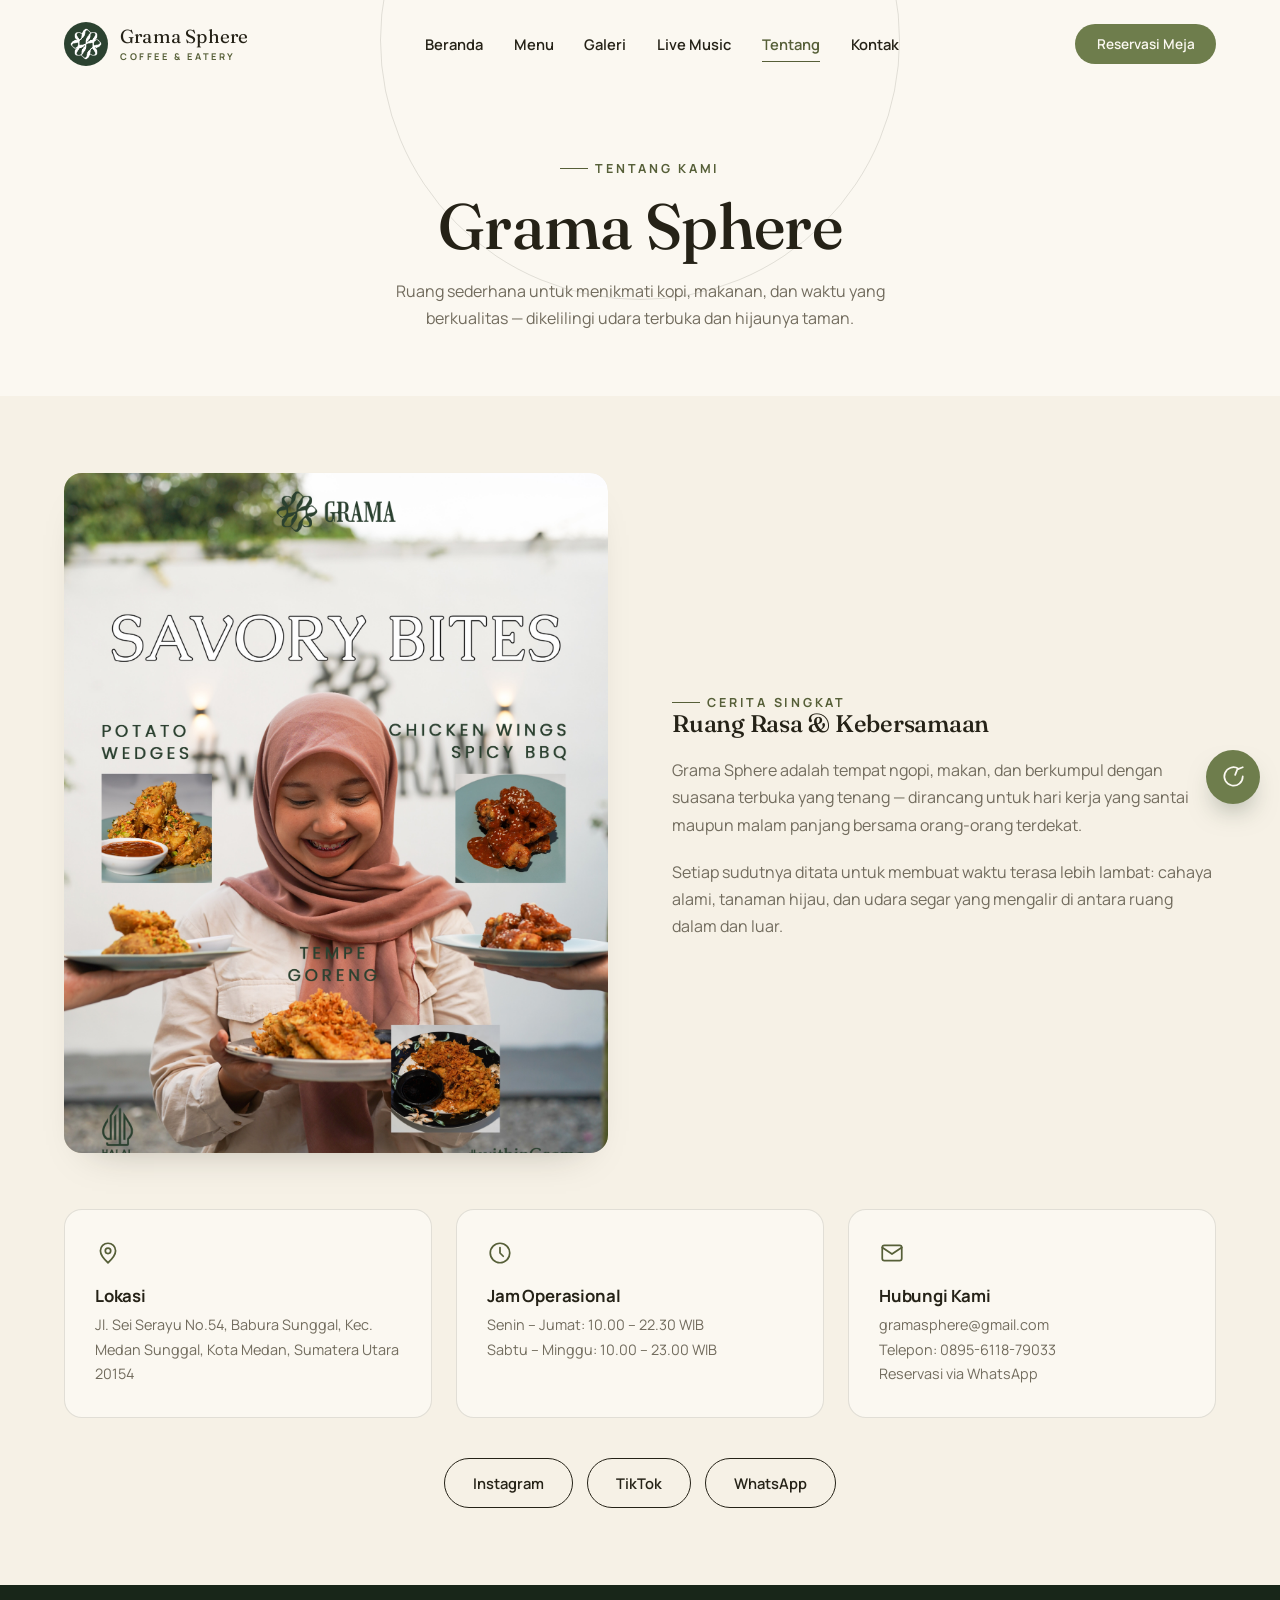
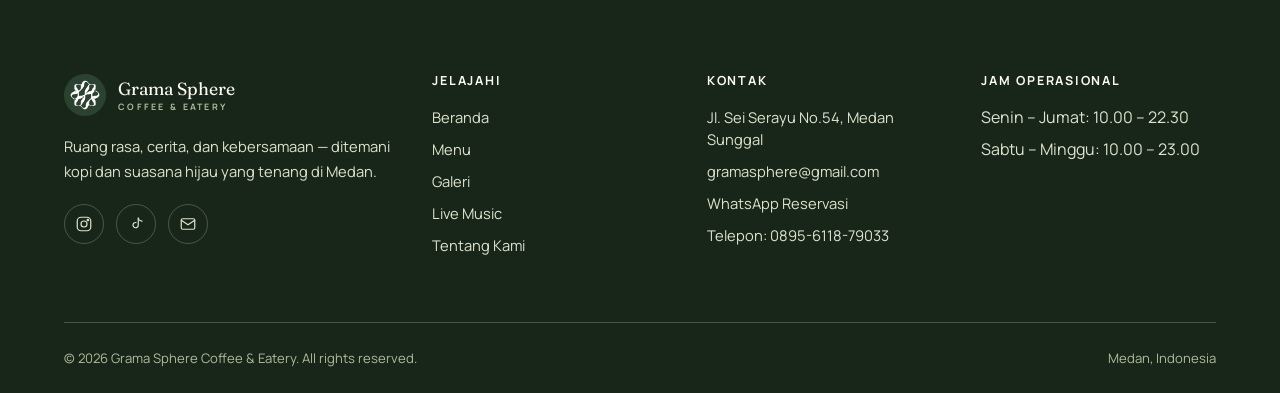
==== about.html @ 3d9e16ae "first commit" ====
<!doctype html>
<html lang="id">
<head>
<meta charset="UTF-8">
<meta name="viewport" content="width=device-width, initial-scale=1.0">
<title>Tentang Kami — Grama Sphere Coffee & Eatery</title>
<meta name="description" content="Kenali Grama Sphere Coffee & Eatery — ruang kopi, makanan, dan kebersamaan di Medan.">
<link rel="icon" href="assets/logo-gramasphere.jpg" type="image/jpeg">
<link rel="preconnect" href="https://fonts.googleapis.com">
<link rel="preconnect" href="https://fonts.gstatic.com" crossorigin>
<link href="https://fonts.googleapis.com/css2?family=Fraunces:ital,opsz,wght@0,9..144,300;0,9..144,400;0,9..144,500;0,9..144,600;1,9..144,400;1,9..144,500&family=Manrope:wght@300;400;500;600;700;800&display=swap" rel="stylesheet">
<link rel="stylesheet" href="css/style.css">
</head>
<body class="no-hero">
<a href="#main" class="skip-link">Lompat ke konten utama</a>

<header class="site-header scrolled">
  <div class="container">
    <a href="index.html" class="brand">
      <img src="assets/logo-gramasphere.jpg" alt="Logo Grama Sphere Coffee & Eatery">
      <span class="brand-name">Grama Sphere<span>COFFEE &amp; EATERY</span></span>
    </a>
    <nav class="nav-desktop" aria-label="Navigasi utama">
      <a href="index.html" class="nav-link">Beranda</a>
      <a href="menu.html" class="nav-link">Menu</a>
      <a href="gallery.html" class="nav-link">Galeri</a>
      <a href="music.html" class="nav-link">Live Music</a>
      <a href="about.html" class="nav-link active">Tentang</a>
      <a href="contact.html" class="nav-link">Kontak</a>
    </nav>
    <div class="nav-cta">
      <a href="https://wa.me/62895611879033?text=Halo%20Grama%20Sphere%2C%20saya%20ingin%20reservasi%20meja" class="btn btn-whatsapp" target="_blank" rel="noopener">Reservasi Meja</a>
    </div>
  </div>
</header>

<main id="main">
  <section class="page-intro">
    <span class="sphere-ring" aria-hidden="true"></span>
    <div class="container">
      <span class="eyebrow">Tentang Kami</span>
      <h1>Grama Sphere</h1>
      <p>Ruang sederhana untuk menikmati kopi, makanan, dan waktu yang berkualitas — dikelilingi udara terbuka dan hijaunya taman.</p>
    </div>
  </section>

  <section class="section-tight">
    <div class="container">
      <div class="about-split">
        <div class="media-card reveal">
          <img src="assets/galery/6.jpg" alt="Bangunan Grama Sphere Coffee & Eatery" loading="lazy" width="700" height="875">
        </div>
        <div class="about-copy reveal">
          <span class="eyebrow">Cerita Singkat</span>
          <h2>Ruang Rasa &amp; Kebersamaan</h2>
          <p>Grama Sphere adalah tempat ngopi, makan, dan berkumpul dengan suasana terbuka yang tenang — dirancang untuk hari kerja yang santai maupun malam panjang bersama orang-orang terdekat.</p>
          <p>Setiap sudutnya ditata untuk membuat waktu terasa lebih lambat: cahaya alami, tanaman hijau, dan udara segar yang mengalir di antara ruang dalam dan luar.</p>
        </div>
      </div>

      <div class="info-grid">
        <div class="info-card reveal">
          <svg viewBox="0 0 24 24" fill="none" stroke-width="1.6" stroke-linecap="round" stroke-linejoin="round"><path d="M12 21s-7-6.2-7-11a7 7 0 1 1 14 0c0 4.8-7 11-7 11z"/><circle cx="12" cy="10" r="2.5"/></svg>
          <h4>Lokasi</h4>
          <p>Jl. Sei Serayu No.54, Babura Sunggal, Kec. Medan Sunggal, Kota Medan, Sumatera Utara 20154</p>
        </div>
        <div class="info-card reveal">
          <svg viewBox="0 0 24 24" fill="none" stroke-width="1.6" stroke-linecap="round" stroke-linejoin="round"><circle cx="12" cy="12" r="9"/><path d="M12 7v5l3 3"/></svg>
          <h4>Jam Operasional</h4>
          <p>Senin – Jumat: 10.00 – 22.30 WIB<br>Sabtu – Minggu: 10.00 – 23.00 WIB</p>
        </div>
        <div class="info-card reveal">
          <svg viewBox="0 0 24 24" fill="none" stroke-width="1.6" stroke-linecap="round" stroke-linejoin="round"><rect x="3" y="5" width="18" height="14" rx="2"/><path d="M3 7l9 6 9-6"/></svg>
          <h4>Hubungi Kami</h4>
          <p>gramasphere@gmail.com<br>Telepon: 0895-6118-79033<br>Reservasi via WhatsApp</p>
        </div>
      </div>

      <div class="social-row reveal">
        <a href="https://www.instagram.com/gramasphere/" target="_blank" rel="noopener" class="btn btn-outline">Instagram</a>
        <a href="https://www.tiktok.com/@grama.sphere" target="_blank" rel="noopener" class="btn btn-outline">TikTok</a>
        <a href="https://wa.me/62895611879033" target="_blank" rel="noopener" class="btn btn-outline">WhatsApp</a>
      </div>
    </div>
  </section>
</main>

<footer class="site-footer">
  <div class="container">
    <div class="footer-grid">
      <div>
        <div class="footer-brand">
          <img src="assets/logo-gramasphere.jpg" alt="Logo Grama Sphere">
          <span class="footer-brand-name">Grama Sphere<span>COFFEE &amp; EATERY</span></span>
        </div>
        <p>Ruang rasa, cerita, dan kebersamaan — ditemani kopi dan suasana hijau yang tenang di Medan.</p>
        <div class="footer-social">
          <a href="https://www.instagram.com/gramasphere/" target="_blank" rel="noopener" aria-label="Instagram"><svg viewBox="0 0 24 24" fill="none" stroke-width="1.6"><rect x="3" y="3" width="18" height="18" rx="5"/><circle cx="12" cy="12" r="4"/><circle cx="17.2" cy="6.8" r="1"/></svg></a>
          <a href="https://www.tiktok.com/@grama.sphere" target="_blank" rel="noopener" aria-label="TikTok"><svg viewBox="0 0 24 24" fill="none" stroke-width="1.6" stroke-linecap="round" stroke-linejoin="round"><path d="M15 4v9.5a3.5 3.5 0 1 1-3-3.46"/><path d="M15 4c.5 2.5 2 4 5 4.2"/></svg></a>
          <a href="mailto:gramasphere@gmail.com" aria-label="Email"><svg viewBox="0 0 24 24" fill="none" stroke-width="1.6" stroke-linecap="round" stroke-linejoin="round"><rect x="3" y="5" width="18" height="14" rx="2"/><path d="M3 7l9 6 9-6"/></svg></a>
        </div>
      </div>
      <div class="footer-col">
        <h4>Jelajahi</h4>
        <ul>
          <li><a href="index.html">Beranda</a></li>
          <li><a href="menu.html">Menu</a></li>
          <li><a href="gallery.html">Galeri</a></li>
          <li><a href="music.html">Live Music</a></li>
          <li><a href="about.html">Tentang Kami</a></li>
        </ul>
      </div>
      <div class="footer-col">
        <h4>Kontak</h4>
        <ul>
          <li><a href="https://www.google.com/maps?q=GRAMA+SPHERE+COFFEE,+Jl.+Sei+Serayu+No.54,+Babura+Sunggal,+Kec.+Medan+Sunggal,+Kota+Medan,+Sumatera+Utara+20154&ftid=0x30312f76e06e2597:0x356244aba636da60" target="_blank" rel="noopener">Jl. Sei Serayu No.54, Medan Sunggal</a></li>
          <li><a href="mailto:gramasphere@gmail.com">gramasphere@gmail.com</a></li>
          <li><a href="https://wa.me/62895611879033" target="_blank" rel="noopener">WhatsApp Reservasi</a></li>
          <li><a href="tel:+62895611879033">Telepon: 0895-6118-79033</a></li>
        </ul>
      </div>
      <div class="footer-col">
        <h4>Jam Operasional</h4>
        <ul>
          <li>Senin – Jumat: 10.00 – 22.30</li>
          <li>Sabtu – Minggu: 10.00 – 23.00</li>
        </ul>
      </div>
    </div>
    <div class="footer-bottom">
      <span>&copy; <span data-year></span> Grama Sphere Coffee &amp; Eatery. All rights reserved.</span>
      <span>Medan, Indonesia</span>
    </div>
  </div>
</footer>

<a class="wa-float" href="https://wa.me/62895611879033?text=Halo%20Grama%20Sphere%2C%20saya%20ingin%20reservasi%20meja" target="_blank" rel="noopener" aria-label="Chat WhatsApp">
  <svg viewBox="0 0 24 24" fill="none" stroke-width="1.6" stroke-linecap="round" stroke-linejoin="round"><path d="M21 11.5a8.5 8.5 0 1 1-4-7.2"/><path d="M21 3l-5 2-2 5"/></svg>
</a>

<nav class="bottom-nav" aria-label="Navigasi mobile">
  <ul>
    <li><a href="index.html"><svg viewBox="0 0 24 24" fill="none" stroke-width="1.6" stroke-linecap="round" stroke-linejoin="round"><path d="M4 11.5 12 4l8 7.5"/><path d="M6 10v9h12v-9"/></svg>Beranda</a></li>
    <li><a href="menu.html"><svg viewBox="0 0 24 24" fill="none" stroke-width="1.6" stroke-linecap="round" stroke-linejoin="round"><path d="M6 3v6M9 3v6M6 9c0 3-1 4-1 4v8h4v-8s-1-1-1-4M15 3v18M15 3c3 0 5 2 5 5s-2 4-5 4"/></svg>Menu</a></li>
    <li><a href="gallery.html"><svg viewBox="0 0 24 24" fill="none" stroke-width="1.6" stroke-linecap="round" stroke-linejoin="round"><rect x="3" y="4" width="18" height="16" rx="2"/><circle cx="9" cy="10" r="2"/><path d="M21 16l-5-5-4 4-3-3-6 6"/></svg>Galeri</a></li>
    <li><a href="music.html"><svg viewBox="0 0 24 24" fill="none" stroke-width="1.6" stroke-linecap="round" stroke-linejoin="round"><path d="M9 18V5l10-2v13"/><circle cx="6" cy="18" r="3"/><circle cx="16" cy="16" r="3"/></svg>Music</a></li>
    <li><a href="about.html" class="active"><svg viewBox="0 0 24 24" fill="none" stroke-width="1.6" stroke-linecap="round" stroke-linejoin="round"><circle cx="12" cy="12" r="9"/><path d="M12 8h.01M11 12h1v5h1"/></svg>Tentang</a></li>
  </ul>
</nav>

<script src="js/main.js"></script>
</body>
</html>
---- css/style.css ----
/* ==========================================================================
   GRAMA SPHERE COFFEE & EATERY
   Editorial hospitality design system
   Palette: forest / olive / sage / cream / beige — no black, no saturation
   Type: Fraunces (display serif) + Manrope (body sans)
   ========================================================================== */

:root{
  /* Colors */
  --forest:#223626;
  --forest-deep:#182619;
  --olive:#6E7D4C;
  --olive-dark:#565F38;
  --sage:#AEBB9A;
  --sage-light:#DDE3CD;
  --cream:#F6F1E6;
  --warm-white:#FBF8F1;
  --beige:#E8DFC9;
  --ink:#252217;
  --stone:#726C5E;
  --line: rgba(37,34,23,0.12);
  --line-light: rgba(251,248,241,0.22);

  /* Type */
  --font-display: 'Fraunces', serif;
  --font-body: 'Manrope', sans-serif;

  /* Layout */
  --container: 1320px;
  --radius-lg: 28px;
  --radius-md: 18px;
  --radius-sm: 10px;
  --nav-h: 88px;

  /* Motion */
  --ease: cubic-bezier(.22,.61,.36,1);
  --dur: .6s;
}

*,*::before,*::after{ box-sizing:border-box; }
html{ scroll-behavior:smooth; }
@media (prefers-reduced-motion: reduce){
  html{ scroll-behavior:auto; }
  *,*::before,*::after{ animation-duration:.001ms !important; animation-iteration-count:1 !important; transition-duration:.001ms !important; scroll-behavior:auto !important; }
}

body{
  margin:0;
  font-family:var(--font-body);
  background:var(--cream);
  color:var(--ink);
  -webkit-font-smoothing:antialiased;
  text-rendering:optimizeLegibility;
  overflow-x:hidden;
}

img,video{ max-width:100%; display:block; }
a{ color:inherit; text-decoration:none; }
ul{ margin:0; padding:0; list-style:none; }
button{ font-family:inherit; cursor:pointer; }
::selection{ background:var(--olive); color:var(--warm-white); }

a:focus-visible, button:focus-visible, input:focus-visible, textarea:focus-visible{
  outline:2px solid var(--olive);
  outline-offset:3px;
  border-radius:4px;
}

/* ----- Typography ----- */
h1,h2,h3,h4{
  font-family:var(--font-display);
  font-weight:500;
  color:var(--ink);
  line-height:1.08;
  margin:0;
  letter-spacing:-0.01em;
}
.eyebrow{
  font-family:var(--font-body);
  font-size:.78rem;
  font-weight:700;
  letter-spacing:.22em;
  text-transform:uppercase;
  color:var(--olive-dark);
  display:inline-flex;
  align-items:center;
  gap:.6em;
}
.eyebrow::before{
  content:'';
  width:28px; height:1px;
  background:var(--olive-dark);
  display:inline-block;
}
.on-dark.eyebrow{ color:var(--sage); }
.on-dark.eyebrow::before{ background:var(--sage); }
p{ margin:0; color:var(--stone); line-height:1.7; font-weight:400; }
.lead{ font-size:1.15rem; line-height:1.75; max-width:56ch; }

/* ----- Layout ----- */
.container{ max-width:var(--container); margin:0 auto; padding:0 clamp(20px,5vw,64px); }
.section{ padding:clamp(64px,9vw,140px) 0; position:relative; }
.section-tight{ padding:clamp(40px,6vw,88px) 0; }
.section-header{
  display:flex; align-items:flex-end; justify-content:space-between; gap:32px;
  margin-bottom:clamp(36px,4vw,64px); flex-wrap:wrap;
}
.section-header h2{ font-size:clamp(2rem,3.6vw,2.9rem); margin-top:.5rem; }
.section-link{
  font-size:.95rem; font-weight:600; color:var(--forest);
  border-bottom:1px solid var(--olive); padding-bottom:2px;
  white-space:nowrap;
  transition:color .3s var(--ease), border-color .3s var(--ease);
}
.section-link:hover{ color:var(--olive-dark); border-color:var(--olive-dark); }
.bg-warm{ background:var(--warm-white); }
.bg-forest{ background:var(--forest); color:var(--warm-white); }
.bg-forest p{ color:var(--sage-light); }
.bg-forest h1,.bg-forest h2,.bg-forest h3{ color:var(--warm-white); }

/* ----- Buttons ----- */
.btn{
  display:inline-flex; align-items:center; justify-content:center; gap:.5em;
  padding:.95em 1.9em; border-radius:999px; font-size:.92rem; font-weight:600;
  border:1px solid transparent; transition:transform .35s var(--ease), background .35s var(--ease), color .35s var(--ease), border-color .35s var(--ease), box-shadow .35s var(--ease);
  white-space:nowrap;
}
.btn-primary{ background:var(--forest); color:var(--warm-white); }
.btn-primary:hover{ background:var(--olive-dark); transform:translateY(-2px); box-shadow:0 12px 24px -10px rgba(34,54,38,.45); }
.btn-outline{ background:transparent; color:var(--ink); border-color:var(--ink); }
.btn-outline.on-dark{ color:var(--warm-white); border-color:var(--line-light); }
.btn-outline:hover{ background:var(--ink); color:var(--warm-white); transform:translateY(-2px); }
.btn-outline.on-dark:hover{ background:var(--warm-white); color:var(--forest); }
.btn-whatsapp{ background:var(--olive); color:var(--warm-white); }
.btn-whatsapp:hover{ background:var(--olive-dark); transform:translateY(-2px); box-shadow:0 12px 24px -10px rgba(110,125,76,.5); }
.btn-sm{ padding:.7em 1.4em; font-size:.82rem; }

/* ----- Sphere ring signature (brand motif, used sparingly) ----- */
.sphere-ring{
  position:absolute; border-radius:50%; border:1px solid var(--line);
  pointer-events:none; z-index:0;
}
.sphere-ring.on-dark{ border-color:var(--line-light); }

/* ----- Header / Navigation ----- */
.site-header{
  position:fixed; top:0; left:0; right:0; z-index:100;
  padding:22px 0;
  transition:padding .4s var(--ease), background .4s var(--ease), box-shadow .4s var(--ease), backdrop-filter .4s var(--ease);
}
.site-header .container{ display:flex; align-items:center; justify-content:space-between; gap:24px; }
.site-header.scrolled{
  padding:12px 0;
  background:rgba(246,241,230,.82);
  backdrop-filter:blur(14px) saturate(1.2);
  -webkit-backdrop-filter:blur(14px) saturate(1.2);
  box-shadow:0 8px 30px -18px rgba(37,34,23,.25);
  border-bottom:1px solid var(--line);
}
.brand{ display:flex; align-items:center; gap:12px; }
.brand img{ height:44px; width:44px; border-radius:50%; object-fit:cover; }
.brand-name{ font-family:var(--font-display); font-size:1.18rem; letter-spacing:.01em; color:var(--ink); }
.brand-name span{ display:block; font-family:var(--font-body); font-size:.58rem; letter-spacing:.28em; font-weight:700; color:var(--olive-dark); margin-top:2px; }
.site-header:not(.scrolled) .brand-name,
.site-header:not(.scrolled) .brand-name span{ color:var(--warm-white); }
.site-header:not(.scrolled) .brand-name span{ color:var(--sage-light); }
body.no-hero .site-header:not(.scrolled) .brand-name,
body.no-hero .site-header:not(.scrolled) .brand-name span{ color:var(--ink); }
body.no-hero .site-header:not(.scrolled) .brand-name span{ color:var(--olive-dark); }

.nav-desktop{ display:flex; align-items:center; gap:clamp(18px,2.4vw,38px); }
.nav-link{
  font-size:.92rem; font-weight:600; padding:8px 0; position:relative;
  color:var(--warm-white);
  transition:color .3s var(--ease);
}
body.no-hero .nav-link{ color:var(--ink); }
.site-header.scrolled .nav-link{ color:var(--ink); }
.nav-link::after{
  content:''; position:absolute; left:0; right:100%; bottom:0; height:1px; background:var(--olive-dark);
  transition:right .35s var(--ease);
}
.nav-link:hover::after, .nav-link.active::after{ right:0; }
.nav-link.active{ color:var(--olive-dark) !important; }
.nav-cta{ display:flex; align-items:center; gap:14px; }
.nav-cta .btn{ padding:.7em 1.5em; font-size:.85rem; }

.nav-toggle{ display:none; }

/* Mobile bottom navigation */
.bottom-nav{
  display:none;
  position:fixed; bottom:0; left:0; right:0; z-index:100;
  background:rgba(251,248,241,.96);
  backdrop-filter:blur(14px);
  border-top:1px solid var(--line);
  padding:8px 4px calc(8px + env(safe-area-inset-bottom));
  box-shadow:0 -8px 24px -18px rgba(37,34,23,.3);
}
.bottom-nav ul{ display:flex; justify-content:space-between; }
.bottom-nav li{ flex:1; }
.bottom-nav a{
  display:flex; flex-direction:column; align-items:center; gap:4px;
  font-size:.64rem; font-weight:700; letter-spacing:.02em; color:var(--stone);
  padding:6px 2px; border-radius:14px; transition:color .3s var(--ease), background .3s var(--ease);
}
.bottom-nav svg{ width:22px; height:22px; stroke:var(--stone); transition:stroke .3s var(--ease); }
.bottom-nav a.active{ color:var(--olive-dark); }
.bottom-nav a.active svg{ stroke:var(--olive-dark); }
.bottom-nav a.active{ background:var(--sage-light); }

/* Floating WhatsApp button (mobile-friendly, all pages) */
.wa-float{
  position:fixed; right:20px; bottom:96px; z-index:99;
  width:54px; height:54px; border-radius:50%; background:var(--olive);
  display:flex; align-items:center; justify-content:center;
  box-shadow:0 14px 28px -12px rgba(34,54,38,.55);
  transition:transform .3s var(--ease), background .3s var(--ease);
}
.wa-float:hover{ transform:scale(1.08); background:var(--olive-dark); }
.wa-float svg{ width:26px; height:26px; stroke:var(--warm-white); }

/* ----- Hero (Home) ----- */
.hero{
  position:relative; height:100svh; min-height:560px; overflow:hidden;
  display:flex; align-items:flex-end;
  background:var(--forest);
}
.hero-media{ position:absolute; inset:0; width:100%; height:100%; object-fit:cover; }
.hero-overlay{
  position:absolute; inset:0;
  background:linear-gradient(0deg, rgba(24,38,25,.72) 0%, rgba(24,38,25,.35) 46%, rgba(24,38,25,.42) 100%);
}
.hero-content{
  position:relative; z-index:2; width:100%;
  padding:0 clamp(20px,5vw,64px) clamp(56px,8vw,96px);
  color:var(--warm-white);
}
.hero-hours{
  position:absolute; top:clamp(96px,12vw,140px); right:clamp(20px,5vw,64px); z-index:2;
  display:flex; align-items:center; gap:10px;
  background:rgba(251,248,241,.14); border:1px solid var(--line-light);
  padding:10px 18px; border-radius:999px; font-size:.78rem; color:var(--warm-white);
  backdrop-filter:blur(6px);
}
.hero-hours svg{ width:16px; height:16px; stroke:var(--sage-light); }
.hero-title{
  font-size:clamp(2.6rem,6.2vw,5.2rem); color:var(--warm-white); max-width:14ch;
}
.hero-title em{ font-style:italic; color:var(--sage-light); }
.hero-sub{ margin-top:22px; font-size:1.08rem; color:var(--sage-light); max-width:44ch; line-height:1.75; }
.hero-actions{ display:flex; flex-wrap:wrap; gap:14px; margin-top:36px; }
.hero-scroll-cue{
  position:absolute; left:50%; bottom:28px; transform:translateX(-50%); z-index:2;
  width:26px; height:42px; border:1px solid var(--line-light); border-radius:20px;
  display:flex; justify-content:center; padding-top:8px;
}
.hero-scroll-cue::after{
  content:''; width:4px; height:8px; border-radius:2px; background:var(--warm-white);
  animation:scrollCue 1.8s var(--ease) infinite;
}
@keyframes scrollCue{ 0%{ opacity:1; transform:translateY(0);} 70%{opacity:0; transform:translateY(10px);} 100%{opacity:0;} }

/* ----- Page intro banner (inner pages) ----- */
.page-intro{
  position:relative; padding:calc(var(--nav-h) + 64px) 0 64px; background:var(--warm-white);
  overflow:hidden; text-align:center;
}
.page-intro .container{ position:relative; z-index:1; }
.page-intro h1{ font-size:clamp(2.4rem,5vw,4rem); margin-top:14px; }
.page-intro p{ max-width:52ch; margin:18px auto 0; }
.page-intro .sphere-ring{ width:520px; height:520px; top:-220px; left:50%; transform:translateX(-50%); }

/* ----- Feature strip (Home) ----- */
.feature-strip{ display:grid; grid-template-columns:repeat(4,1fr); gap:28px; }
.feature-item{ text-align:left; display:flex; flex-direction:column; gap:16px; }
.feature-icon{
  width:56px; height:56px; border-radius:50%; background:var(--warm-white);
  border:1px solid var(--line); display:flex; align-items:center; justify-content:center;
}
.feature-icon svg{ width:26px; height:26px; stroke:var(--olive-dark); }
.feature-item h3{ font-size:1.15rem; font-weight:600; font-family:var(--font-body); }
.feature-item p{ font-size:.92rem; }

/* ----- Media cards / grids ----- */
.media-card{
  position:relative; border-radius:var(--radius-md); overflow:hidden;
  background:var(--beige); box-shadow:0 20px 40px -28px rgba(37,34,23,.35);
}
.media-card img{ width:100%; height:100%; object-fit:cover; transition:transform .8s var(--ease); }
.media-card:hover img{ transform:scale(1.06); }
.media-card.ratio-4-5{ aspect-ratio:4/5; }
.media-card.ratio-1-1{ aspect-ratio:1/1; }
.media-card.ratio-16-10{ aspect-ratio:16/10; }
.media-card.ratio-3-4{ aspect-ratio:3/4; }
.media-card button.expand{ position:absolute; inset:0; width:100%; height:100%; border:0; background:transparent; }

.feature-grid{ display:grid; grid-template-columns:repeat(4,1fr); gap:22px; }

/* ----- Reservation / CTA banner ----- */
.cta-banner{
  position:relative; border-radius:var(--radius-lg); overflow:hidden; isolation:isolate;
  padding:clamp(48px,8vw,96px) clamp(28px,6vw,80px); color:var(--warm-white);
  min-height:340px; display:flex; align-items:center;
}
.cta-banner img{ position:absolute; inset:0; width:100%; height:100%; object-fit:cover; z-index:-2; }
.cta-banner::after{ content:''; position:absolute; inset:0; background:linear-gradient(100deg, rgba(24,38,25,.92) 20%, rgba(24,38,25,.55) 75%); z-index:-1; }
.cta-banner-inner{ max-width:520px; }
.cta-banner h2{ color:var(--warm-white); font-size:clamp(1.9rem,3.4vw,2.6rem); margin-top:14px; }
.cta-banner p{ color:var(--sage-light); margin-top:16px; }
.cta-banner .btn{ margin-top:30px; }

/* ----- Masonry gallery (CSS Grid + JS row-span: reliable across all browsers,
   unlike column-count which can miscalculate and collapse columns) ----- */
.masonry{
  display:grid;
  grid-template-columns:repeat(4,1fr);
  grid-auto-rows:1px;
  gap:20px;
}
.masonry .media-card{ width:100%; overflow:hidden; }
.masonry .media-card img{ width:100%; height:100%; object-fit:cover; }

/* ----- Timeline (Live Music) ----- */
.timeline{ display:flex; flex-direction:column; gap:0; max-width:920px; margin:0 auto; }
.timeline-item{
  display:grid; grid-template-columns:220px 1fr; gap:36px; align-items:center;
  padding:36px 0; border-bottom:1px solid var(--line);
}
.timeline-item:first-child{ padding-top:0; }
.timeline-photo{ border-radius:var(--radius-md); overflow:hidden; aspect-ratio:4/3; box-shadow:0 20px 40px -28px rgba(37,34,23,.35); }
.timeline-photo img{ width:100%; height:100%; object-fit:cover; }
.timeline-tag{ font-size:.75rem; font-weight:700; letter-spacing:.14em; text-transform:uppercase; color:var(--olive-dark); }
.timeline-item h3{ font-size:1.5rem; margin-top:10px; }
.timeline-item p{ margin-top:10px; }

/* ----- Instagram CTA ----- */
.instagram-cta{ text-align:center; }
.instagram-grid{ display:grid; grid-template-columns:repeat(6,1fr); gap:14px; margin-top:44px; }
.instagram-grid .media-card{ border-radius:var(--radius-sm); }
.instagram-handle{ font-size:1.4rem; font-family:var(--font-display); margin-top:8px; }

/* ----- Map preview (Home) ----- */
.map-preview{ display:grid; grid-template-columns:1fr 1fr; gap:0; border-radius:var(--radius-lg); overflow:hidden; box-shadow:0 30px 60px -34px rgba(37,34,23,.4); }
.map-preview-media{ position:relative; min-height:340px; }
.map-preview-media img{ width:100%; height:100%; object-fit:cover; position:absolute; inset:0; }
.map-preview-info{ background:var(--forest); color:var(--warm-white); padding:clamp(32px,4vw,56px); display:flex; flex-direction:column; justify-content:center; gap:18px; }
.map-preview-info h3{ color:var(--warm-white); font-size:1.7rem; }
.map-preview-info address{ font-style:normal; color:var(--sage-light); line-height:1.8; }
.map-preview-info .btn{ align-self:flex-start; margin-top:6px; }

/* ----- Footer ----- */
.site-footer{ background:var(--forest-deep); color:var(--sage-light); padding:clamp(56px,7vw,96px) 0 0; }
.footer-grid{ display:grid; grid-template-columns:1.4fr 1fr 1fr 1fr; gap:40px; padding-bottom:56px; border-bottom:1px solid var(--line-light); }
.footer-brand{ display:flex; align-items:center; gap:12px; margin-bottom:18px; }
.footer-brand img{ height:42px; width:42px; border-radius:50%; object-fit:cover; }
.footer-brand-name{ font-family:var(--font-display); color:var(--warm-white); font-size:1.1rem; }
.footer-brand-name span{ display:block; font-family:var(--font-body); font-size:.55rem; letter-spacing:.26em; font-weight:700; color:var(--sage); margin-top:2px; }
.site-footer p{ color:var(--sage-light); font-size:.92rem; }
.footer-col h4{ font-family:var(--font-body); font-size:.78rem; letter-spacing:.14em; text-transform:uppercase; color:var(--warm-white); font-weight:700; margin-bottom:18px; }
.footer-col li{ margin-bottom:10px; }
.footer-col a{ font-size:.92rem; color:var(--sage-light); transition:color .3s var(--ease); }
.footer-col a:hover{ color:var(--warm-white); }
.footer-social{ display:flex; gap:12px; margin-top:20px; }
.footer-social a{
  width:40px; height:40px; border-radius:50%; border:1px solid var(--line-light);
  display:flex; align-items:center; justify-content:center; transition:background .3s var(--ease), border-color .3s var(--ease);
}
.footer-social svg{ width:18px; height:18px; stroke:var(--sage-light); }
.footer-social a:hover{ background:var(--olive); border-color:var(--olive); }
.footer-bottom{ display:flex; justify-content:space-between; align-items:center; padding:26px 0 calc(26px + 70px); font-size:.82rem; color:var(--sage); flex-wrap:wrap; gap:10px; }
@media (min-width:769px){ .footer-bottom{ padding-bottom:26px; } }

/* ----- Lightbox ----- */
.lightbox{
  position:fixed; inset:0; z-index:1000; background:rgba(24,38,25,.94);
  display:flex; align-items:center; justify-content:center;
  opacity:0; visibility:hidden; transition:opacity .35s var(--ease);
  backdrop-filter:blur(6px);
}
.lightbox.is-open{ opacity:1; visibility:visible; }
.lightbox-frame{ position:relative; max-width:min(90vw,1100px); max-height:86vh; }
.lightbox-frame img{ max-width:100%; max-height:86vh; border-radius:12px; object-fit:contain; box-shadow:0 30px 80px -20px rgba(0,0,0,.6); }
.lightbox-close, .lightbox-prev, .lightbox-next{
  position:fixed; background:rgba(251,248,241,.12); border:1px solid var(--line-light); border-radius:50%;
  width:48px; height:48px; display:flex; align-items:center; justify-content:center; transition:background .3s var(--ease);
}
.lightbox-close:hover, .lightbox-prev:hover, .lightbox-next:hover{ background:rgba(251,248,241,.24); }
.lightbox-close svg, .lightbox-prev svg, .lightbox-next svg{ width:20px; height:20px; stroke:var(--warm-white); }
.lightbox-close{ top:24px; right:24px; }
.lightbox-prev{ left:24px; top:50%; transform:translateY(-50%); }
.lightbox-next{ right:24px; top:50%; transform:translateY(-50%); }
.lightbox-counter{ position:fixed; bottom:24px; left:50%; transform:translateX(-50%); color:var(--sage-light); font-size:.82rem; letter-spacing:.05em; }

/* ----- Menu page ----- */
.filter-tabs{ display:flex; gap:12px; justify-content:center; flex-wrap:wrap; margin-bottom:48px; }
.filter-btn{
  background:var(--warm-white); border:1px solid var(--line); color:var(--stone);
  padding:.7em 1.6em; border-radius:999px; font-size:.86rem; font-weight:600;
  transition:all .3s var(--ease);
}
.filter-btn.active, .filter-btn:hover{ background:var(--forest); color:var(--warm-white); border-color:var(--forest); }
.menu-grid{ display:grid; grid-template-columns:repeat(4,1fr); gap:22px; }
.menu-card{ transition:opacity .4s var(--ease), transform .4s var(--ease); }
.menu-card.is-hidden{ display:none; }

/* ----- About page ----- */
.about-split{ display:grid; grid-template-columns:1fr 1fr; gap:64px; align-items:center; }
.about-split .media-card{ aspect-ratio:4/5; }
.about-copy p{ margin-top:20px; }
.info-grid{ display:grid; grid-template-columns:repeat(3,1fr); gap:24px; margin-top:56px; }
.info-card{ background:var(--warm-white); border:1px solid var(--line); border-radius:var(--radius-md); padding:30px; }
.info-card svg{ width:26px; height:26px; stroke:var(--olive-dark); margin-bottom:16px; }
.info-card h4{ font-size:1.05rem; font-weight:700; font-family:var(--font-body); margin-bottom:8px; }
.info-card p{ font-size:.9rem; }
.social-row{ display:flex; gap:14px; margin-top:40px; justify-content:center; }

/* ----- Contact page ----- */
.contact-grid{ display:grid; grid-template-columns:1.3fr 1fr; gap:40px; align-items:stretch; }
.contact-map{ border-radius:var(--radius-lg); overflow:hidden; min-height:460px; box-shadow:0 30px 60px -34px rgba(37,34,23,.4); border:1px solid var(--line); }
.contact-map iframe{ width:100%; height:100%; min-height:460px; border:0; }
.contact-card{ background:var(--forest); color:var(--warm-white); border-radius:var(--radius-lg); padding:clamp(30px,3vw,48px); display:flex; flex-direction:column; gap:26px; }
.contact-card h3{ color:var(--warm-white); font-size:1.5rem; }
.contact-row{ display:flex; align-items:flex-start; gap:16px; }
.contact-row svg{ width:22px; height:22px; stroke:var(--sage-light); flex-shrink:0; margin-top:2px; }
.contact-row a, .contact-row address{ font-style:normal; font-size:.95rem; color:var(--sage-light); line-height:1.6; }
.contact-buttons{ display:flex; flex-direction:column; gap:12px; margin-top:auto; }
.contact-buttons .btn{ width:100%; }

/* ----- Reveal animation ----- */
.reveal{ opacity:0; transform:translateY(28px); transition:opacity .8s var(--ease), transform .8s var(--ease); }
.reveal.is-visible{ opacity:1; transform:translateY(0); }

/* ----- Skip link ----- */
.skip-link{
  position:fixed; top:-60px; left:16px; z-index:1100; background:var(--forest); color:var(--warm-white);
  padding:12px 20px; border-radius:8px; transition:top .3s var(--ease);
}
.skip-link:focus{ top:16px; }

/* ==========================================================================
   Responsive
   ========================================================================== */
@media (max-width:1080px){
  .feature-strip{ grid-template-columns:repeat(2,1fr); gap:32px 24px; }
  .feature-grid{ grid-template-columns:repeat(2,1fr); }
  .masonry{ grid-template-columns:repeat(3,1fr); }
  .instagram-grid{ grid-template-columns:repeat(4,1fr); }
  .about-split{ grid-template-columns:1fr; gap:36px; }
  .about-split .media-card{ aspect-ratio:16/10; }
  .contact-grid{ grid-template-columns:1fr; }
  .contact-map, .contact-map iframe{ min-height:360px; }
  .menu-grid{ grid-template-columns:repeat(3,1fr); }
  .footer-grid{ grid-template-columns:1fr 1fr; gap:36px 24px; }
}

@media (max-width:860px){
  .map-preview{ grid-template-columns:1fr; }
  .map-preview-media{ min-height:260px; }
  .timeline-item{ grid-template-columns:1fr; gap:18px; }
  .timeline-photo{ aspect-ratio:16/10; }
}

@media (max-width:768px){
  :root{ --nav-h:0px; }
  .nav-desktop, .site-header .nav-cta{ display:none; }
  .site-header{ padding:16px 0; }
  .site-header.scrolled{ padding:12px 0; }
  .bottom-nav{ display:block; }
  body{ padding-bottom:78px; }
  .hero-hours{ top:88px; bottom:auto; left:20px; right:20px; justify-content:center; }
  .hero-actions{ flex-direction:column; }
  .hero-actions .btn{ width:100%; }
  .feature-strip{ grid-template-columns:1fr; }
  .feature-grid{ grid-template-columns:repeat(2,1fr); gap:14px; }
  .masonry{ grid-template-columns:repeat(2,1fr); gap:14px; }
  .instagram-grid{ grid-template-columns:repeat(3,1fr); gap:10px; }
  .menu-grid{ grid-template-columns:repeat(2,1fr); gap:14px; }
  .info-grid{ grid-template-columns:1fr; }
  .footer-grid{ grid-template-columns:1fr; gap:32px; }
  .cta-banner{ text-align:left; }
  .section-header{ flex-direction:column; align-items:flex-start; }
  .wa-float{ bottom:96px; }
  .lightbox-prev{ left:10px; }
  .lightbox-next{ right:10px; }
  .lightbox-close{ top:14px; right:14px; }
}

@media (max-width:480px){
  .feature-grid{ grid-template-columns:1fr; }
  .instagram-grid{ grid-template-columns:repeat(2,1fr); }
  .menu-grid{ grid-template-columns:1fr 1fr; }
  .hero-title{ max-width:100%; }
}
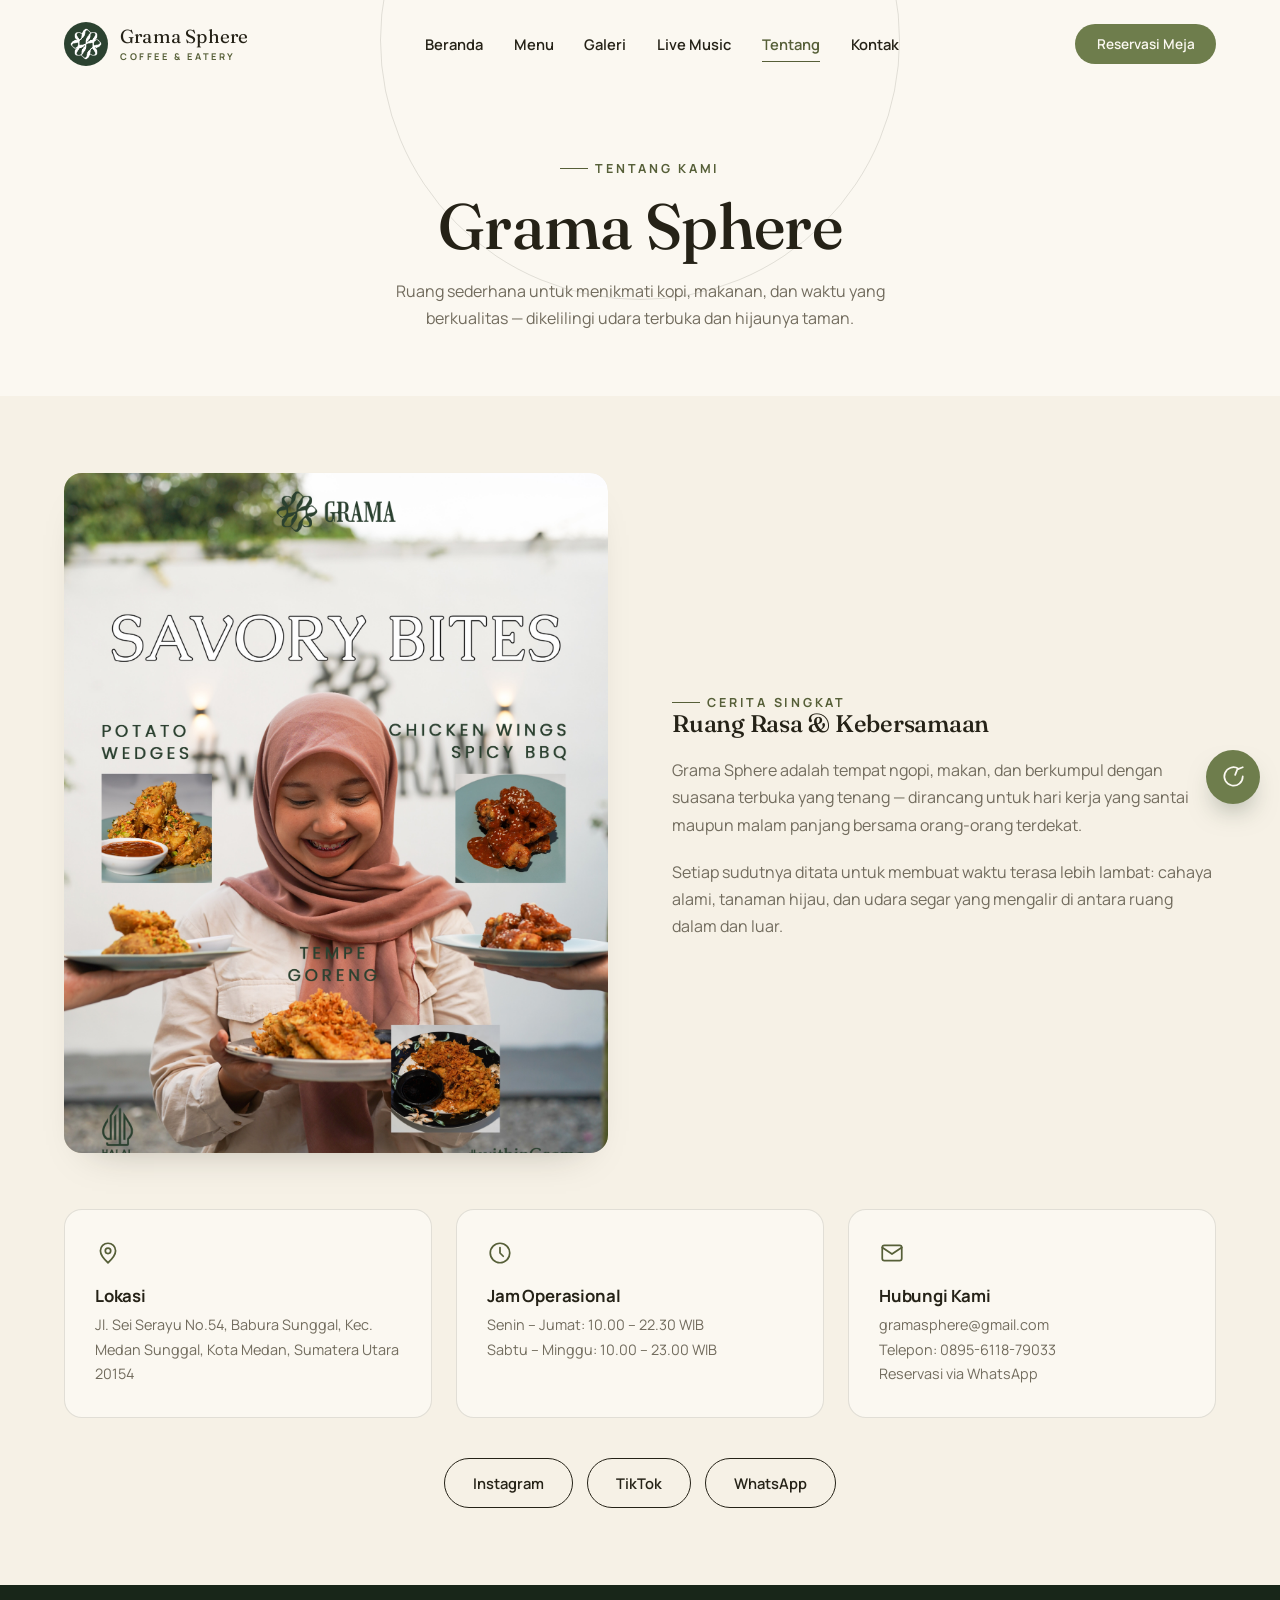
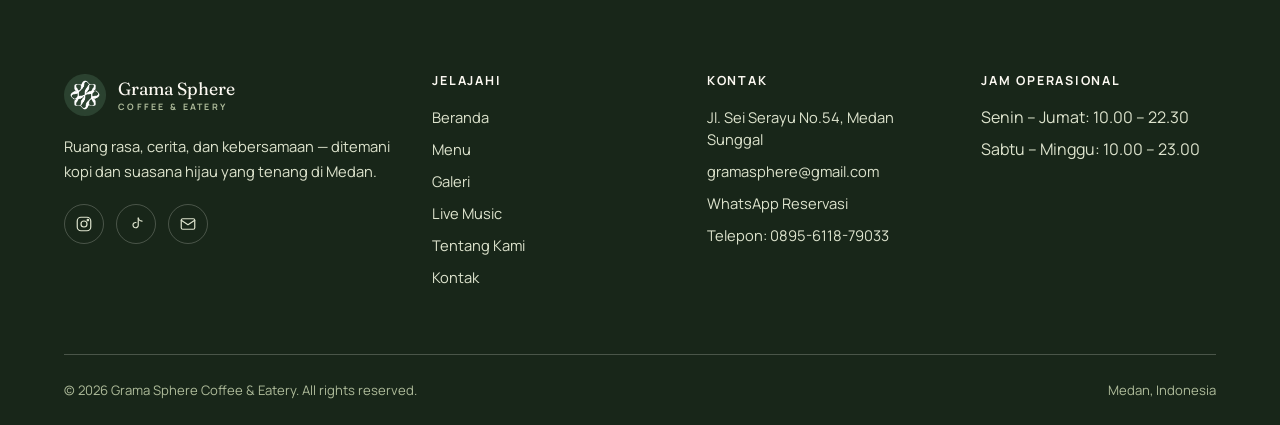
==== commit 9c60072c: "Update" ====
--- a/about.html
+++ b/about.html
@@ -108,6 +108,7 @@
           <li><a href="gallery.html">Galeri</a></li>
           <li><a href="music.html">Live Music</a></li>
           <li><a href="about.html">Tentang Kami</a></li>
+          <li><a href="contact.html">Kontak</a></li>
         </ul>
       </div>
       <div class="footer-col">
@@ -145,6 +146,7 @@
     <li><a href="gallery.html"><svg viewBox="0 0 24 24" fill="none" stroke-width="1.6" stroke-linecap="round" stroke-linejoin="round"><rect x="3" y="4" width="18" height="16" rx="2"/><circle cx="9" cy="10" r="2"/><path d="M21 16l-5-5-4 4-3-3-6 6"/></svg>Galeri</a></li>
     <li><a href="music.html"><svg viewBox="0 0 24 24" fill="none" stroke-width="1.6" stroke-linecap="round" stroke-linejoin="round"><path d="M9 18V5l10-2v13"/><circle cx="6" cy="18" r="3"/><circle cx="16" cy="16" r="3"/></svg>Music</a></li>
     <li><a href="about.html" class="active"><svg viewBox="0 0 24 24" fill="none" stroke-width="1.6" stroke-linecap="round" stroke-linejoin="round"><circle cx="12" cy="12" r="9"/><path d="M12 8h.01M11 12h1v5h1"/></svg>Tentang</a></li>
+    <li><a href="contact.html"><svg viewBox="0 0 24 24" fill="none" stroke-width="1.6" stroke-linecap="round" stroke-linejoin="round"><path d="M12 21s-7-6.2-7-11a7 7 0 1 1 14 0c0 4.8-7 11-7 11z"/><circle cx="12" cy="10" r="2.5"/></svg>Kontak</a></li>
   </ul>
 </nav>
 
--- a/css/style.css
+++ b/css/style.css
@@ -200,11 +200,11 @@
 .bottom-nav ul{ display:flex; justify-content:space-between; }
 .bottom-nav li{ flex:1; }
 .bottom-nav a{
-  display:flex; flex-direction:column; align-items:center; gap:4px;
-  font-size:.64rem; font-weight:700; letter-spacing:.02em; color:var(--stone);
-  padding:6px 2px; border-radius:14px; transition:color .3s var(--ease), background .3s var(--ease);
-}
-.bottom-nav svg{ width:22px; height:22px; stroke:var(--stone); transition:stroke .3s var(--ease); }
+  display:flex; flex-direction:column; align-items:center; gap:3px;
+  font-size:.6rem; font-weight:700; letter-spacing:.01em; color:var(--stone);
+  padding:6px 1px; border-radius:14px; transition:color .3s var(--ease), background .3s var(--ease);
+}
+.bottom-nav svg{ width:20px; height:20px; stroke:var(--stone); transition:stroke .3s var(--ease); }
 .bottom-nav a.active{ color:var(--olive-dark); }
 .bottom-nav a.active svg{ stroke:var(--olive-dark); }
 .bottom-nav a.active{ background:var(--sage-light); }
